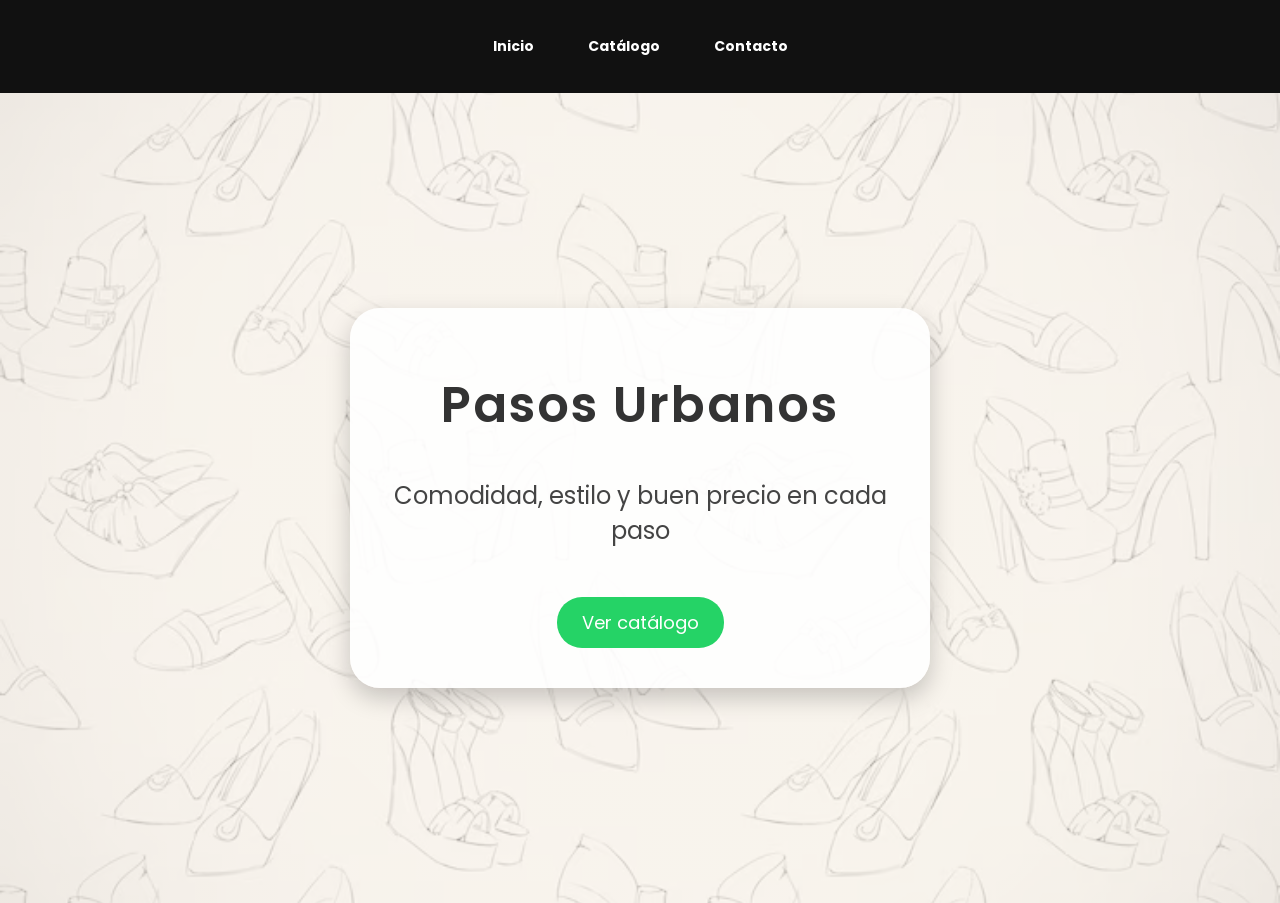
==== Html/index.html @ de75a0af "I made changes to the index and applied two different HTML files to add a menu and give it a more us" ====
<!DOCTYPE html>
<html lang="es">

<head>
<meta charset="UTF-8">
<title>Pasos Urbanos</title>
<link rel="stylesheet" href="estilos.css">
<link href="https://fonts.googleapis.com/css2?family=Poppins:wght@400;600&display=swap" rel="stylesheet">
</head>

<body>

<nav>
<a href="index.html">Inicio</a>
<a href="catalogo.html">Catálogo</a>
<a href="contacto.html">Contacto</a>
</nav>

<section class="inicio">

<div class="inicio-card">

<h1>Pasos Urbanos</h1>

<p class="frase">
Comodidad, estilo y buen precio en cada paso
</p>

<a href="catalogo.html" class="boton-catalogo">
Ver catálogo
</a>

</div>
</section>

</body>

</html>
---- Html/estilos.css ----
body{
font-family:'Poppins', sans-serif;
margin:0;
padding:0;
background:#f4f4f4;
text-align:center;
}

nav{
background:#111;
padding:15px;
}

nav a{
color:white;
margin:15px;
text-decoration:none;
font-weight:bold;
}

nav a:hover{
color:#25D366;
}

h1{
font-size:60px;
font-weight: 600;
letter-spacing: 2px;
color:#222;
padding:20px;
margin:0;
}

h2{
margin-top:40px;
font-size:28px;
}

.catalogo{
display:flex;
flex-wrap:wrap;
justify-content:center;
gap:20px;
}

.producto{
background:white;
width:230px;
padding:15px;
border-radius:12px;
box-shadow:0 8px 20px rgba(0,0,0,0.15);
transition:0.3s;
text-align:center;
}

.producto:hover{

transform:translateY(-8px);

}

.producto img{

width:100%;
height:180px;
object-fit:cover;
border-radius:10px;

}

.producto p{

font-size:18px;
font-weight:bold;
color:#333;

}

.producto a{

margin-top:8px;

}

a{
display:inline-block;
margin-top:10px;
padding:6px 10px;
color:white;
text-decoration:none;
border-radius:20px;
font-size:14px;
}

.boton-bancolombia{
background:#FFD200;
color:black;
}

.boton-wsp{
background:#25D366;
}

.icono-wsp{
width:22px;
vertical-align:middle;
}

.qr-container{
display:none;
margin-top:20px;
}


.inicio{

height: 90vh;
display:flex;
flex-direction:column;
justify-content:center;
align-items:center;
text-align:center;

background:
linear-gradient(rgba(255,255,255,0.6), rgba(255,255,255,0.6)),
url("imagenes/fondozapatos.avif");

background-size:cover;
background-position:center;

}

.inicio h1{
color:#222;
font-size:60px;
}

.frase{
color:#444;
font-size:22px;
}

.inicio-card{

background:rgba(255,255,255,0.9);
padding:40px;
border-radius:30px;
max-width:500px;

box-shadow:0 10px 25px rgba(0,0,0,0.2);

}

.inicio-card h1{

color:#333;
font-size:50px;
margin:0;

}

.frase{

font-size:24px;
margin-top:15px;
max-width:500px;

}

.boton-catalogo{

margin-top:25px;
padding:12px 25px;
background:#25D366;
color:white;
text-decoration:none;
font-size:18px;
border-radius:25px;
transition:0.3s;

}

.boton-catalogo:hover{

background:#1ebe5d;

}
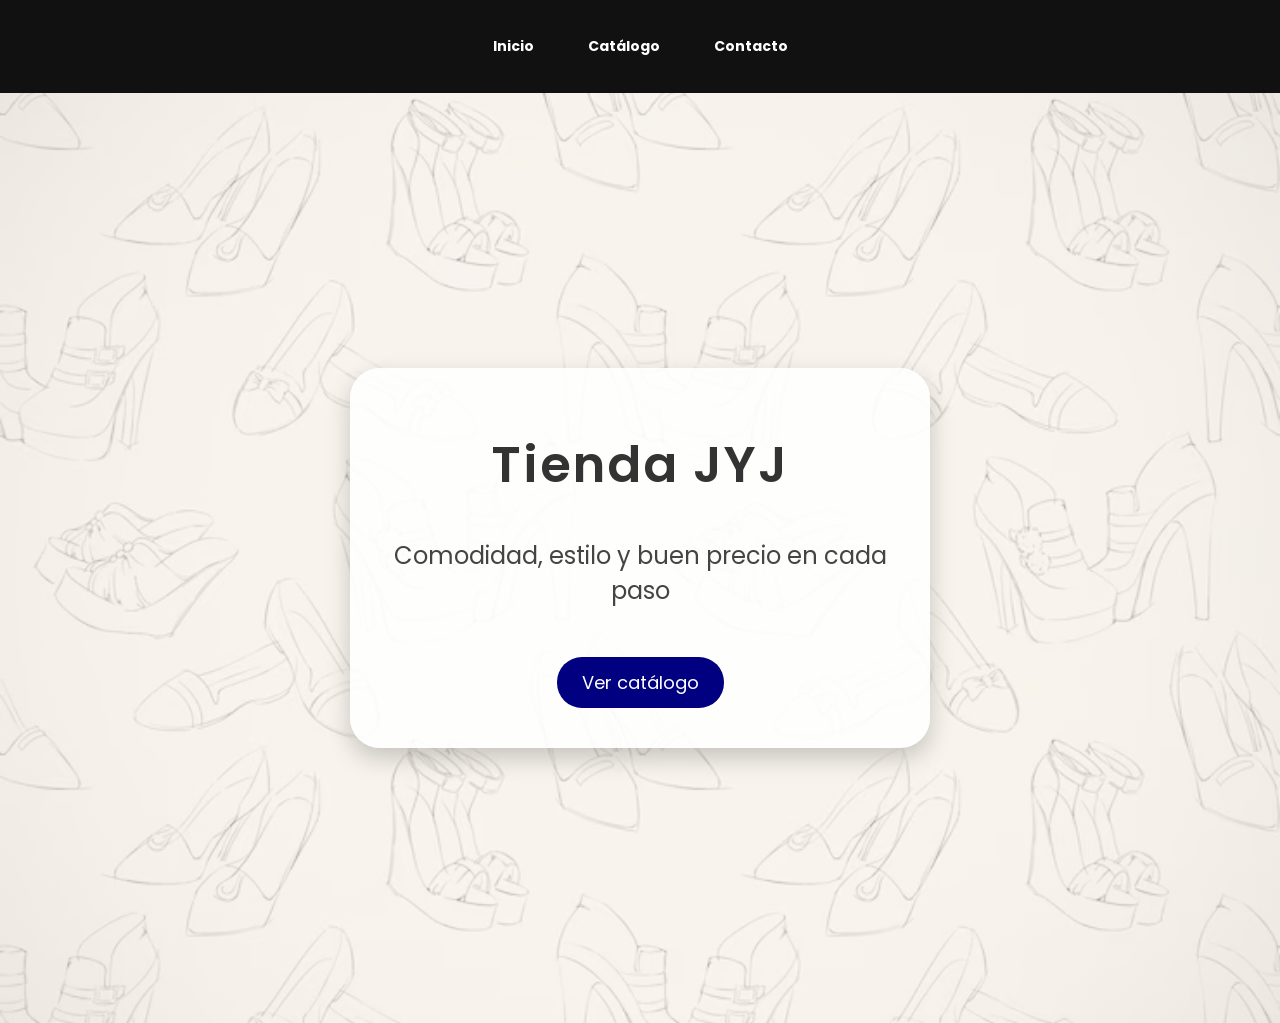
==== commit f3a1636e: "add animations and polish the program" ====
--- a/Html/index.html
+++ b/Html/index.html
@@ -3,9 +3,10 @@
 
 <head>
 <meta charset="UTF-8">
-<title>Pasos Urbanos</title>
+<title>Tineda JYJ</title>
 <link rel="stylesheet" href="estilos.css">
 <link href="https://fonts.googleapis.com/css2?family=Poppins:wght@400;600&display=swap" rel="stylesheet">
+<script src="script.js" defer></script>
 </head>
 
 <body>
@@ -20,13 +21,13 @@
 
 <div class="inicio-card">
 
-<h1>Pasos Urbanos</h1>
+<h1>Tienda JYJ</h1>
 
 <p class="frase">
 Comodidad, estilo y buen precio en cada paso
 </p>
 
-<a href="catalogo.html" class="boton-catalogo">
+<a href="catalogo.html" class="boton-catalogo" id="catalogoBtn">
 Ver catálogo
 </a>
 
--- a/Html/estilos.css
+++ b/Html/estilos.css
@@ -9,6 +9,7 @@
 nav{
 background:#111;
 padding:15px;
+box-shadow:0 4px 10px rgba(0,0,0,0.2)
 }
 
 nav a{
@@ -16,6 +17,32 @@
 margin:15px;
 text-decoration:none;
 font-weight:bold;
+position:relative;
+transition:0.3s;
+}
+
+nav a::after{
+
+content:"";
+
+position:absolute;
+
+width:0;
+height:2px;
+
+background:#ADD8E6;
+
+left:0;
+bottom:-5px;
+
+transition:0.3s;
+
+}
+
+nav a:hover::after{
+
+width:100%;
+
 }
 
 nav a:hover{
@@ -40,22 +67,34 @@
 display:flex;
 flex-wrap:wrap;
 justify-content:center;
-gap:20px;
+gap:25px;
+
+margin-top:30px;
+margin-bottom:40px;
+}
+
+.contenido{
+min-height:80vh;
+padding:40px;
 }
 
 .producto{
 background:white;
-width:230px;
+width:240px;
 padding:15px;
 border-radius:12px;
 box-shadow:0 8px 20px rgba(0,0,0,0.15);
 transition:0.3s;
 text-align:center;
+line-height:1.4;
+gap:30px;
 }
 
 .producto:hover{
 
 transform:translateY(-8px);
+
+box-shadow:0 12px 30px rgba(0,0,0,0.25);
 
 }
 
@@ -65,16 +104,26 @@
 height:180px;
 object-fit:cover;
 border-radius:10px;
+transition:0.3s;
+
+}
+
+.producto:hover img{
+
+transform:scale(1.05);
 
 }
 
 .producto p{
 
-font-size:18px;
+
+font-size:20px;
 font-weight:bold;
-color:#333;
-
-}
+color:#000080;
+margin:10px 0;
+
+}
+
 
 .producto a{
 
@@ -135,10 +184,7 @@
 font-size:60px;
 }
 
-.frase{
-color:#444;
-font-size:22px;
-}
+
 
 .inicio-card{
 
@@ -149,6 +195,8 @@
 
 box-shadow:0 10px 25px rgba(0,0,0,0.2);
 
+animation: aparecer 1s ease-out;
+
 }
 
 .inicio-card h1{
@@ -160,28 +208,88 @@
 }
 
 .frase{
-
+color:#444;
 font-size:24px;
 margin-top:15px;
 max-width:500px;
-
-}
+}
+
 
 .boton-catalogo{
 
 margin-top:25px;
 padding:12px 25px;
-background:#25D366;
+background:#000080;
 color:white;
 text-decoration:none;
 font-size:18px;
 border-radius:25px;
-transition:0.3s;
+transition:background 0.3s;
 
 }
 
 .boton-catalogo:hover{
 
-background:#1ebe5d;
-
-}
+background:#ADD8E6 ;
+
+}
+
+#catalogoBtn{
+position:relative;
+}
+
+.burbuja{
+
+position:absolute;
+
+width:7px;
+height:7px;
+
+background: #ADD8E6;
+
+border-radius:50%;
+
+animation:subir 1s linear;
+
+}
+
+@keyframes aparecer{
+
+0%{
+opacity:0;
+transform:translateY(60px);
+}
+
+100%{
+opacity:1;
+transform:translateY(0);
+}
+
+}
+
+@keyframes subir{
+
+0%{
+transform:translateY(0);
+opacity:1;
+}
+
+100%{
+transform:translateY(-30px);
+opacity:0;
+}
+
+}
+
+section{
+padding:60px 20px;
+}
+
+.titulo-catalogo{
+
+font-size:40px;
+margin-top:40px;
+color:#222;
+letter-spacing:2px;
+
+}
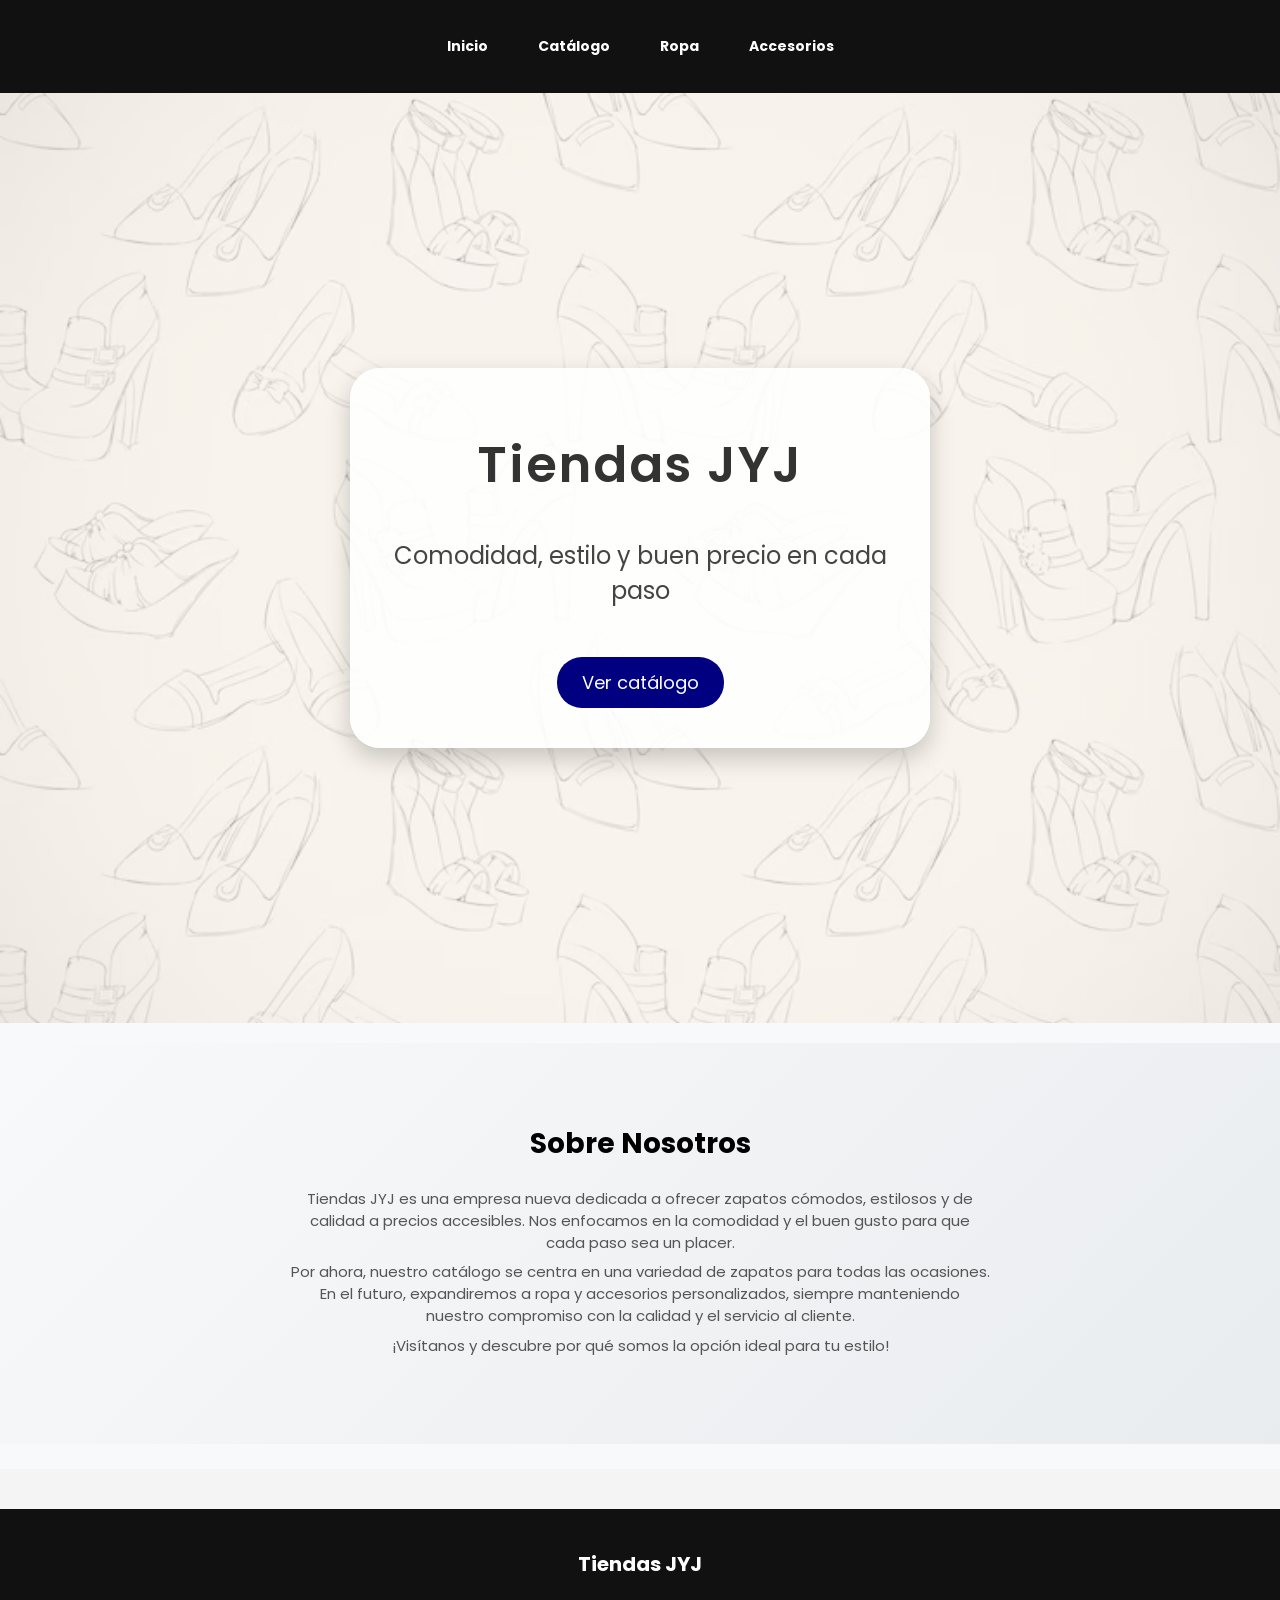
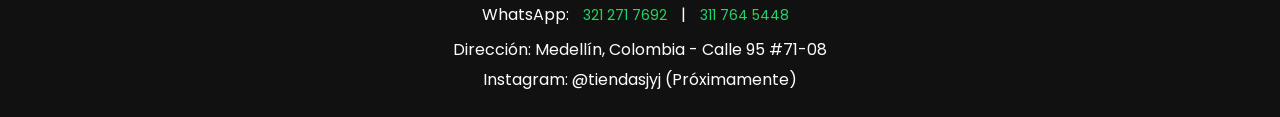
==== commit e4bdee03: "Remove the contacts page and replace it with the footer. Add clothing and accessories, but there's s" ====
--- a/Html/index.html
+++ b/Html/index.html
@@ -3,7 +3,9 @@
 
 <head>
 <meta charset="UTF-8">
-<title>Tineda JYJ</title>
+<meta name="viewport" content="width=device-width, initial-scale=1.0">
+<meta name="description" content="Tiendas JYJ: Compra zapatos cómodos y estilosos. Empresa nueva con calidad y precios justos. Próximamente ropa y accesorios.">
+<title>Tiendas JYJ - Zapatos y Más</title>
 <link rel="stylesheet" href="estilos.css">
 <link href="https://fonts.googleapis.com/css2?family=Poppins:wght@400;600&display=swap" rel="stylesheet">
 <script src="script.js" defer></script>
@@ -14,14 +16,15 @@
 <nav>
 <a href="index.html">Inicio</a>
 <a href="catalogo.html">Catálogo</a>
-<a href="contacto.html">Contacto</a>
+<a href="index.html">Ropa</a>
+<a href="index.html">Accesorios</a>
 </nav>
 
 <section class="inicio">
 
 <div class="inicio-card">
 
-<h1>Tienda JYJ</h1>
+<h1>Tiendas JYJ</h1>
 
 <p class="frase">
 Comodidad, estilo y buen precio en cada paso
@@ -34,6 +37,24 @@
 </div>
 </section>
 
+<section class="sobre-nosotros">
+<div class="contenido">
+<h2>Sobre Nosotros</h2>
+<p>Tiendas JYJ es una empresa nueva dedicada a ofrecer zapatos cómodos, estilosos y de calidad a precios accesibles. Nos enfocamos en la comodidad y el buen gusto para que cada paso sea un placer.</p>
+<p>Por ahora, nuestro catálogo se centra en una variedad de zapatos para todas las ocasiones. En el futuro, expandiremos a ropa y accesorios personalizados, siempre manteniendo nuestro compromiso con la calidad y el servicio al cliente.</p>
+<p>¡Visítanos y descubre por qué somos la opción ideal para tu estilo!</p>
+</div>
+</section>
+
+<footer>
+<div class="footer-content">
+<h3>Tiendas JYJ</h3>
+<p>WhatsApp: <a href="https://wa.me/573212717692">321 271 7692</a> | <a href="https://wa.me/573117645448">311 764 5448</a></p>
+<p>Dirección: Medellín, Colombia - Calle 95 #71-08</p>
+<p>Instagram: @tiendasjyj (Próximamente)</p>
+</div>
+</footer>
+
 </body>
 
 </html>
--- a/Html/estilos.css
+++ b/Html/estilos.css
@@ -1,3 +1,4 @@
+/* Estilos generales - aplican a todas las páginas */
 body{
 font-family:'Poppins', sans-serif;
 margin:0;
@@ -6,10 +7,14 @@
 text-align:center;
 }
 
+/* Navegación - header de todas las páginas */
 nav{
 background:#111;
 padding:15px;
-box-shadow:0 4px 10px rgba(0,0,0,0.2)
+box-shadow:0 4px 10px rgba(0,0,0,0.2);
+display: flex;
+align-items: center;
+justify-content: center;
 }
 
 nav a{
@@ -62,32 +67,50 @@
 margin-top:40px;
 font-size:28px;
 }
+/* Catálogo - estilos para catalogo.html */.titulo-catalogo {
+font-size: 36px;
+font-weight: 600;
+background: linear-gradient(45deg, #667eea, #764ba2);
+-webkit-background-clip: text;
+-webkit-text-fill-color: transparent;
+background-clip: text;
+text-align: center;
+margin: 40px 0;
+animation: fadeIn 1s ease-out;
+}
+
+/* Delays para animación escalonada */
+.producto:nth-child(1) { animation-delay: 0.2s; }
+.producto:nth-child(2) { animation-delay: 0.4s; }
+.producto:nth-child(3) { animation-delay: 0.6s; }
+.producto:nth-child(4) { animation-delay: 0.8s; }
+.producto:nth-child(5) { animation-delay: 1.0s; }
 
 .catalogo{
-display:flex;
-flex-wrap:wrap;
-justify-content:center;
-gap:25px;
-
-margin-top:30px;
-margin-bottom:40px;
+display: grid;
+grid-template-columns: repeat(auto-fit, minmax(280px, 1fr));
+gap: 25px;
+margin-top: 30px;
+margin-bottom: 40px;
 }
 
 .contenido{
-min-height:80vh;
-padding:40px;
-}
-
+    min-height:unset;
+    padding:40px 10px 80px 10px;
+    background: linear-gradient(135deg, #f8f9fa 0%, #e9ecef 100%);
+}
+s
+/* Contenedor de productos */
 .producto{
 background:white;
-width:240px;
 padding:15px;
 border-radius:12px;
 box-shadow:0 8px 20px rgba(0,0,0,0.15);
 transition:0.3s;
 text-align:center;
 line-height:1.4;
-gap:30px;
+opacity: 0;
+animation: fadeInUp 0.8s ease-out forwards;
 }
 
 .producto:hover{
@@ -98,10 +121,11 @@
 
 }
 
+/* Imágenes de productos */
 .producto img{
 
 width:100%;
-height:180px;
+height:200px;
 object-fit:cover;
 border-radius:10px;
 transition:0.3s;
@@ -114,6 +138,7 @@
 
 }
 
+/* Precios y descripciones */
 .producto p{
 
 
@@ -122,6 +147,20 @@
 color:#000080;
 margin:10px 0;
 
+}
+
+/* Títulos de productos (h3) */
+.producto h3 {
+font-size: 18px;
+margin: 10px 0 5px 0;
+color: #333;
+}
+
+.producto p:nth-of-type(1) {
+font-size: 14px;
+color: #666;
+font-weight: normal;
+margin: 5px 0 10px 0;
 }
 
 
@@ -146,8 +185,9 @@
 color:black;
 }
 
-.boton-wsp{
-background:#25D366;
+.boton-comprar{
+background: #572364;
+color:white;
 }
 
 .icono-wsp{
@@ -156,8 +196,8 @@
 }
 
 .qr-container{
-display:none;
 margin-top:20px;
+text-align: center;
 }
 
 
@@ -212,6 +252,144 @@
 font-size:24px;
 margin-top:15px;
 max-width:500px;
+}
+
+/* Sobre Nosotros - index.html */
+
+.contenido-sobre-nosotros {
+background: linear-gradient(135deg, #f8f9fa 0%, #e9ecef 100%);
+padding: 60px 20px;
+}
+
+.sobre-nosotros {
+    background: #f8f9fa;
+    padding: 20px 0 25px 0;
+    text-align: center;
+}
+
+p
+.sobre-nosotros h2 {
+    font-size: 28px;
+    margin-bottom: 10px;
+    color: #333;
+}
+
+
+.sobre-nosotros p {
+    max-width: 700px;
+    margin: 0 auto 8px;
+    line-height: 1.45;
+    color: #555;
+    font-size: 15px;
+}
+
+/* Consulta - catalogo.html */
+
+.consulta {
+    background: #e9ecef;
+    padding: 10px 0 10px 0;
+    text-align: center;
+}
+
+
+.consulta h2 {
+    font-size: 24px;
+    margin-bottom: 6px;
+    color: #333;
+}
+
+
+.consulta p {
+    margin-bottom: 10px;
+    color: #555;
+}
+
+.consulta-links {
+display: flex;
+justify-content: center;
+gap: 20px;
+flex-wrap: wrap;
+}
+
+.consulta-links a {
+padding: 10px 20px;
+}
+
+/* Producto detalle - paginas individuales */
+.producto-detalle {
+  display: flex;
+  gap: 40px;
+  align-items: flex-start;
+  justify-content: center;
+  flex-wrap: wrap;
+}
+
+.producto-info-flex {
+  display: flex;
+  flex-direction: row;
+  gap: 32px;
+  align-items: flex-start;
+  flex-wrap: wrap;
+}
+
+.producto-imagen img {
+  width: 100%;
+  max-width: 410px;
+  border-radius: 10px;
+  box-shadow: 0 8px 20px rgba(0,0,0,0.15);
+}
+
+.producto-info {
+max-width: 400px;
+text-align: left;
+}
+
+.producto-info h2 {
+font-size: 32px;
+margin-bottom: 15px;
+color: #333;
+}
+
+.producto-info p {
+margin-bottom: 10px;
+line-height: 1.6;
+}
+
+.qr-container {
+  margin-top: 20px;
+  text-align: center;
+}
+.qr-lado {
+  min-width: 220px;
+  max-width: 240px;
+  margin-top: 0;
+  align-self: flex-start;
+  background: #f8f9fa;
+  border-radius: 12px;
+  box-shadow: 0 4px 16px rgba(0,0,0,0.07);
+  padding: 18px 10px 10px 10px;
+}
+.info-domicilio {
+  margin-top: 18px;
+  color: #b85c00;
+  font-size: 15px;
+}
+
+.qr-container h3 {
+font-size: 20px;
+margin-bottom: 10px;
+}
+
+.qr-container p {
+margin: 10px 0;
+font-size: 14px;
+color: #555;
+line-height: 1.5;
+}
+
+.qr-container img {
+border: 2px solid #ddd;
+border-radius: 10px;
 }
 
 
@@ -234,6 +412,12 @@
 
 }
 
+.boton-wsp{
+    font-family:'Poppins', sans-serif;
+    background:#25D366;
+    color:white;
+}
+
 #catalogoBtn{
 position:relative;
 }
@@ -251,6 +435,22 @@
 
 animation:subir 1s linear;
 
+}
+
+.burbuja-efecto {
+  position: absolute;
+  width: 18px;
+  height: 18px;
+  border-radius: 50%;
+  opacity: 0.85;
+  z-index: 10;
+  animation: burbujaPop 1.2s ease-out;
+  pointer-events: none;
+}
+@keyframes burbujaPop {
+  0% { transform: scale(0.5); opacity: 1; }
+  70% { transform: scale(1.2); opacity: 0.85; }
+  100% { transform: scale(1.8); opacity: 0; }
 }
 
 @keyframes aparecer{
@@ -265,6 +465,206 @@
 transform:translateY(0);
 }
 
+}
+
+/* Contacto - estilos para contacto.html */
+.titulo-contacto {
+font-size: 36px;
+font-weight: 600;
+background: linear-gradient(45deg, #667eea, #764ba2);
+-webkit-background-clip: text;
+-webkit-text-fill-color: transparent;
+background-clip: text;
+text-align: center;
+margin: 40px 0;
+animation: fadeIn 1s ease-out;
+}
+
+.contacto-container {
+display: grid;
+grid-template-columns: repeat(auto-fit, minmax(250px, 1fr));
+gap: 30px;
+margin-top: 30px;
+}
+
+.contacto-section {
+background: white;
+padding: 20px;
+border-radius: 12px;
+box-shadow: 0 8px 20px rgba(0,0,0,0.1);
+text-align: center;
+animation: fadeInUp 0.8s ease-out forwards;
+opacity: 0;
+}
+
+.contacto-section:nth-child(1) { animation-delay: 0.1s; }
+.contacto-section:nth-child(2) { animation-delay: 0.2s; }
+.contacto-section:nth-child(3) { animation-delay: 0.3s; }
+.contacto-section:nth-child(4) { animation-delay: 0.4s; }
+
+.contacto-section h3 {
+font-size: 24px;
+margin-bottom: 15px;
+color: #333;
+}
+
+.contacto-link {
+display: inline-flex;
+align-items: center;
+text-decoration: none;
+color: #333;
+font-weight: 500;
+margin: 10px 0;
+transition: 0.3s;
+}
+
+.contacto-link:hover {
+color: #25D366;
+transform: scale(1.05);
+}
+
+.icono-social {
+width: 24px;
+height: 24px;
+margin-right: 10px;
+}
+
+.contacto-link span {
+font-size: 16px;
+}
+from { opacity: 0; }
+to { opacity: 1; }
+
+
+@keyframes fadeInUp {
+from {
+opacity: 0;
+transform: translateY(30px);
+}
+to {
+opacity: 1;
+transform: translateY(0);
+}
+}
+
+/* Footer - pie de página en todas las páginas */
+footer {
+background: #111;
+color: white;
+padding: 20px;
+text-align: center;
+margin-top: 40px;
+}
+
+.footer-content h3 {
+font-size: 20px;
+margin-bottom: 10px;
+}
+
+.footer-content p {
+margin: 5px 0;
+}
+
+.footer-content a {
+color: #25D366;
+text-decoration: none;
+}
+
+.footer-content a:hover {
+text-decoration: underline;
+}
+
+/* Responsive - móvil first */
+@media (max-width: 768px) {
+nav {
+padding: 10px;
+flex-wrap: wrap;
+}
+nav a {
+margin: 10px;
+font-size: 14px;
+}
+
+h1 {
+font-size: 50px;
+}
+
+.titulo-catalogo {
+font-size: 28px;
+}
+
+.producto {
+width: 100%;
+max-width: 300px;
+}
+
+.consulta-links {
+flex-direction: column;
+align-items: center;
+}
+
+.contacto-container {
+grid-template-columns: 1fr;
+}
+
+.sobre-nosotros {
+padding: 20px 0;
+}
+
+.sobre-nosotros h2 {
+font-size: 28px;
+}
+
+.sobre-nosotros p {
+font-size: 14px;
+padding: 0 20px;
+}
+
+.consulta {
+padding: 20px 0;
+}
+
+.consulta h2 {
+font-size: 24px;
+}
+
+.consulta-links {
+flex-direction: column;
+align-items: center;
+}
+
+footer {
+padding: 15px;
+}
+.footer-content h3 {
+font-size: 18px;
+}
+}
+
+@media (max-width: 480px) {
+h1 {
+font-size: 40px;
+}
+
+.inicio-card {
+padding: 30px;
+}
+
+.producto img {
+height: 150px;
+}
+
+.consulta {
+padding: 20px 0;
+}
+
+.consulta h2 {
+font-size: 24px;
+}
+
+.contacto-section {
+padding: 15px;
+}
 }
 
 @keyframes subir{
@@ -293,3 +693,52 @@
 letter-spacing:2px;
 
 }
+
+/* Modal QR Nequi */
+.modal-qr-nequi {
+  display: none;
+  position: fixed;
+  z-index: 1000;
+  left: 0; top: 0; width: 100vw; height: 100vh;
+  background: rgba(0,0,0,0.45);
+  justify-content: center;
+  align-items: center;
+  transition: opacity 0.2s;
+}
+.modal-qr-nequi.activo {
+  display: flex;
+}
+.modal-qr-contenido {
+  background: #fff;
+  border-radius: 18px;
+  padding: 32px 24px 20px 24px;
+  box-shadow: 0 8px 32px rgba(0,0,0,0.25);
+  text-align: center;
+  position: relative;
+  min-width: 270px;
+  max-width: 90vw;
+  animation: modalFadeIn 0.3s;
+}
+.modal-qr-img {
+  width: 180px;
+  max-width: 60vw;
+  border-radius: 10px;
+  margin-bottom: 12px;
+  border: 2px solid #eee;
+}
+.modal-qr-cerrar {
+  position: absolute;
+  top: 10px; right: 18px;
+  font-size: 28px;
+  color: #888;
+  cursor: pointer;
+  font-weight: bold;
+  transition: color 0.2s;
+}
+.modal-qr-cerrar:hover {
+  color: #b00;
+}
+@keyframes modalFadeIn {
+  from { opacity: 0; transform: scale(0.95); }
+  to { opacity: 1; transform: scale(1); }
+}
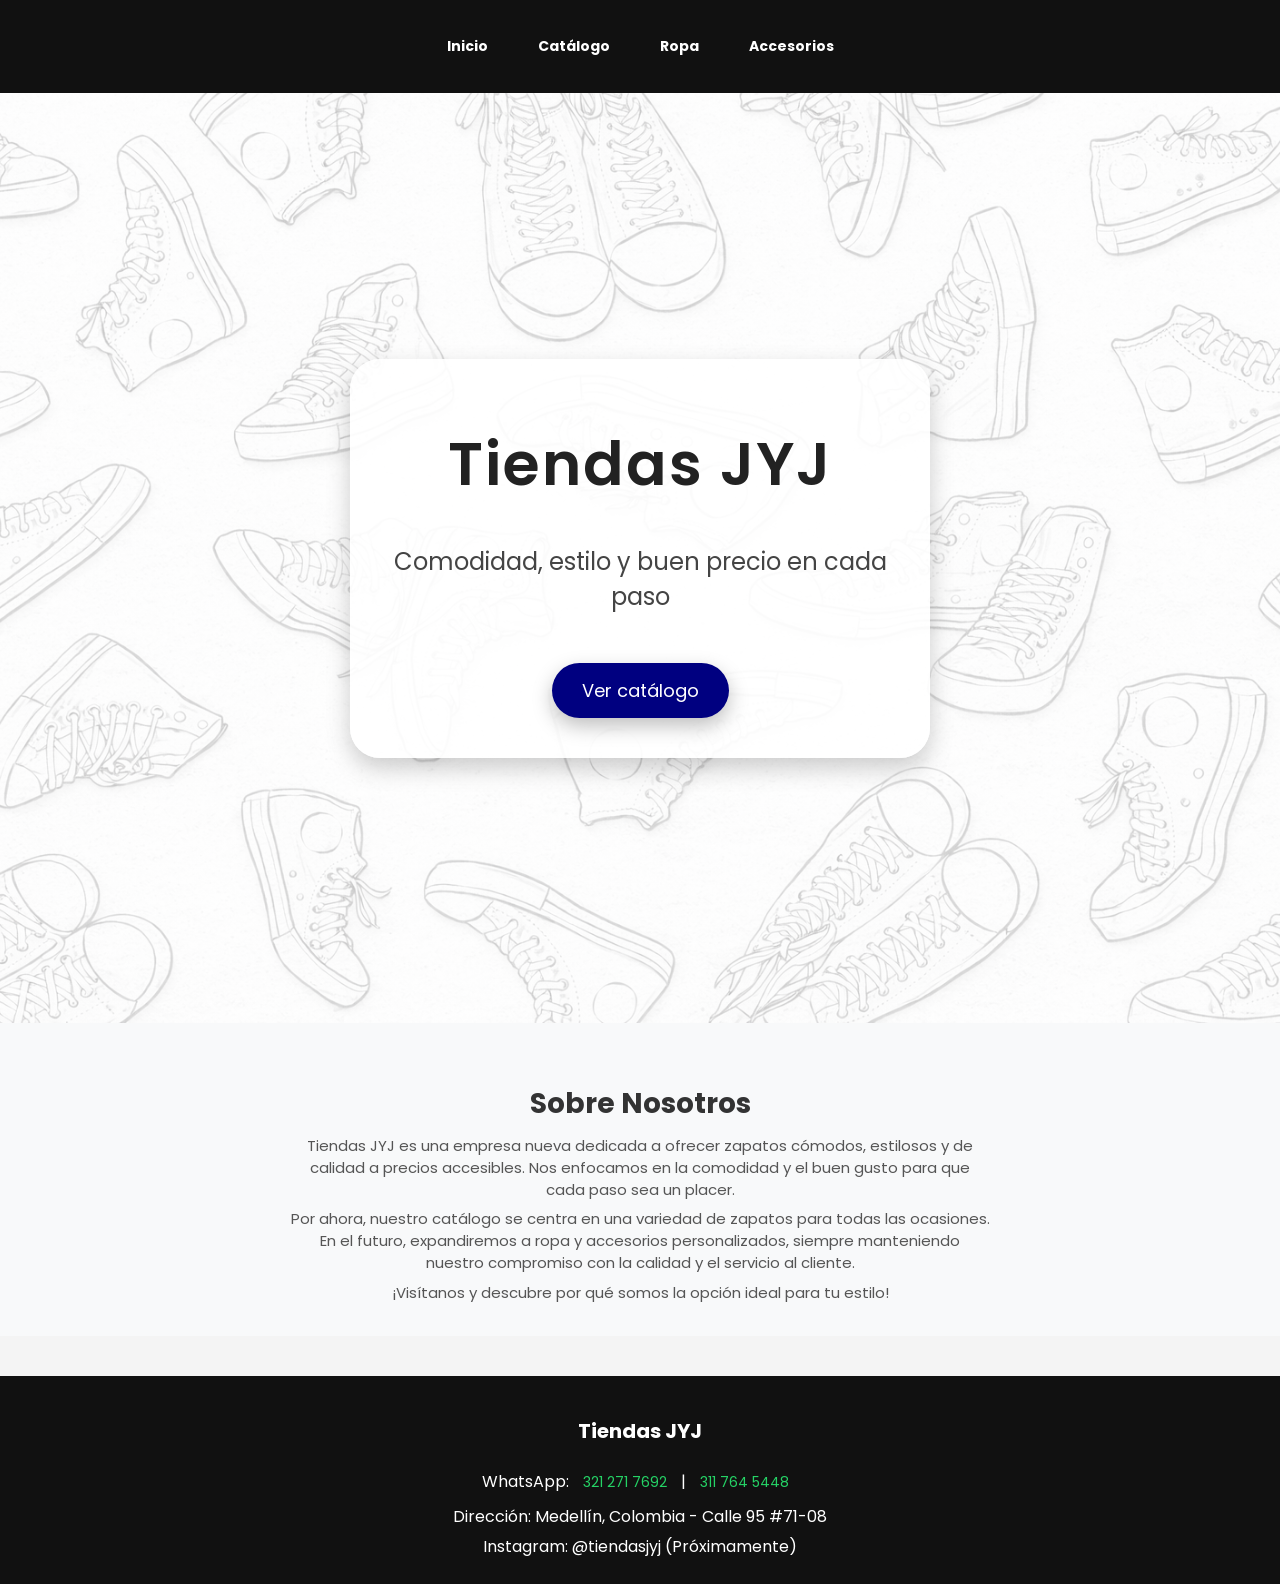
==== commit 8d151fef: "separate css folders" ====
--- a/Html/index.html
+++ b/Html/index.html
@@ -6,7 +6,7 @@
 <meta name="viewport" content="width=device-width, initial-scale=1.0">
 <meta name="description" content="Tiendas JYJ: Compra zapatos cómodos y estilosos. Empresa nueva con calidad y precios justos. Próximamente ropa y accesorios.">
 <title>Tiendas JYJ - Zapatos y Más</title>
-<link rel="stylesheet" href="estilos.css">
+<link rel="stylesheet" href="css/base.css">
 <link href="https://fonts.googleapis.com/css2?family=Poppins:wght@400;600&display=swap" rel="stylesheet">
 <script src="script.js" defer></script>
 </head>
--- a/Html/css/base.css
+++ b/Html/css/base.css
@@ -0,0 +1,331 @@
+/* ===== ESTILOS GENERALES ===== */
+
+body{
+font-family:'Poppins', sans-serif;
+margin:0;
+padding:0;
+background:#f4f4f4;
+text-align:center;
+}
+
+/* ===== NAVEGACIÓN ===== */
+
+nav{
+background:#111;
+padding:15px;
+box-shadow:0 4px 10px rgba(0,0,0,0.2);
+display:flex;
+align-items:center;
+justify-content:center;
+}
+
+nav a{
+color:white;
+margin:15px;
+text-decoration:none;
+font-weight:bold;
+position:relative;
+transition:0.3s;
+}
+
+nav a::after{
+content:"";
+position:absolute;
+width:0;
+height:2px;
+background:#ADD8E6;
+left:0;
+bottom:-5px;
+transition:0.3s;
+}
+
+nav a:hover::after{
+width:100%;
+}
+
+nav a:hover{
+color:#25D366;
+}
+
+/* ===== TITULOS ===== */
+
+h1{
+font-size:60px;
+font-weight:600;
+letter-spacing:2px;
+color:#222;
+padding:20px;
+margin:0;
+}
+
+h2{
+margin-top:40px;
+font-size:28px;
+}
+
+/* ===== BOTONES GENERALES ===== */
+
+a{
+display:inline-block;
+margin-top:10px;
+padding:6px 10px;
+color:white;
+text-decoration:none;
+border-radius:20px;
+font-size:14px;
+}
+
+.boton-wsp{
+font-family:'Poppins', sans-serif;
+background:#25D366;
+color:white;
+}
+
+/* ===== SECCIONES ===== */
+
+section{
+padding:60px 20px;
+}
+
+/* ===== PÁGINA INICIO ===== */
+
+.inicio{
+
+height:90vh;
+display:flex;
+flex-direction:column;
+justify-content:center;
+align-items:center;
+text-align:center;
+
+background:
+linear-gradient(rgba(255,255,255,0.6), rgba(255,255,255,0.6)),
+url("../imagenes/fondozapatos.avif");
+
+background-size:cover;
+background-position:center;
+
+}
+
+.inicio-card{
+
+background:rgba(255,255,255,0.9);
+padding:40px;
+border-radius:30px;
+max-width:500px;
+
+box-shadow:0 10px 25px rgba(0,0,0,0.2);
+
+animation:aparecer 1s ease-out;
+
+}
+
+.frase{
+color:#444;
+font-size:24px;
+margin-top:15px;
+max-width:500px;
+}
+
+/* ===== SOBRE NOSOTROS ===== */
+
+.sobre-nosotros{
+background:#f8f9fa;
+padding:20px 0 25px 0;
+text-align:center;
+}
+
+.sobre-nosotros h2{
+font-size:28px;
+margin-bottom:10px;
+color:#333;
+}
+
+.sobre-nosotros p{
+max-width:700px;
+margin:0 auto 8px;
+line-height:1.45;
+color:#555;
+font-size:15px;
+}
+
+/* ===== CONTACTO ===== */
+
+.titulo-contacto{
+font-size:36px;
+font-weight:600;
+background:linear-gradient(45deg,#667eea,#764ba2);
+-webkit-background-clip:text;
+-webkit-text-fill-color:transparent;
+background-clip:text;
+text-align:center;
+margin:40px 0;
+}
+
+.contacto-container{
+display:grid;
+grid-template-columns:repeat(auto-fit,minmax(250px,1fr));
+gap:30px;
+margin-top:30px;
+}
+
+.contacto-section{
+background:white;
+padding:20px;
+border-radius:12px;
+box-shadow:0 8px 20px rgba(0,0,0,0.1);
+text-align:center;
+animation:fadeInUp 0.8s ease-out forwards;
+opacity:0;
+}
+
+.contacto-section h3{
+font-size:24px;
+margin-bottom:15px;
+color:#333;
+}
+
+.contacto-link{
+display:inline-flex;
+align-items:center;
+text-decoration:none;
+color:#333;
+font-weight:500;
+margin:10px 0;
+transition:0.3s;
+}
+
+.contacto-link:hover{
+color:#25D366;
+transform:scale(1.05);
+}
+
+.icono-social{
+width:24px;
+height:24px;
+margin-right:10px;
+}
+
+/* ===== FOOTER ===== */
+
+footer{
+background:#111;
+color:white;
+padding:20px;
+text-align:center;
+margin-top:40px;
+}
+
+.footer-content h3{
+font-size:20px;
+margin-bottom:10px;
+}
+
+.footer-content p{
+margin:5px 0;
+}
+
+.footer-content a{
+color:#25D366;
+text-decoration:none;
+}
+
+.footer-content a:hover{
+text-decoration:underline;
+}
+
+/* ===== ANIMACIONES ===== */
+
+@keyframes aparecer{
+
+0%{
+opacity:0;
+transform:translateY(60px);
+}
+
+100%{
+opacity:1;
+transform:translateY(0);
+}
+
+}
+
+@keyframes fadeInUp{
+
+from{
+opacity:0;
+transform:translateY(30px);
+}
+
+to{
+opacity:1;
+transform:translateY(0);
+}
+
+}
+
+/* ===== RESPONSIVE ===== */
+
+@media (max-width:768px){
+
+nav{
+padding:10px;
+flex-wrap:wrap;
+}
+
+nav a{
+margin:10px;
+font-size:14px;
+}
+
+h1{
+font-size:50px;
+}
+
+.contacto-container{
+grid-template-columns:1fr;
+}
+
+footer{
+padding:15px;
+}
+
+}
+
+@media (max-width:480px){
+
+h1{
+font-size:40px;
+}
+
+.inicio-card{
+padding:30px;
+}
+
+.contacto-section{
+padding:15px;
+}
+
+}
+
+/* ===== BOTON CATALOGO ===== */
+
+.boton-catalogo{
+display:inline-block;
+margin-top:25px;
+padding:14px 30px;
+background:#000080;
+color:white;
+font-size:18px;
+border-radius:30px;
+text-decoration:none;
+transition:all 0.3s ease;
+box-shadow:0 8px 20px rgba(0,0,0,0.25);
+}
+
+.boton-catalogo:hover{
+background:#ADD8E6;
+color:black;
+transform:scale(1.05);
+box-shadow:0 12px 25px rgba(0,0,0,0.3);
+}
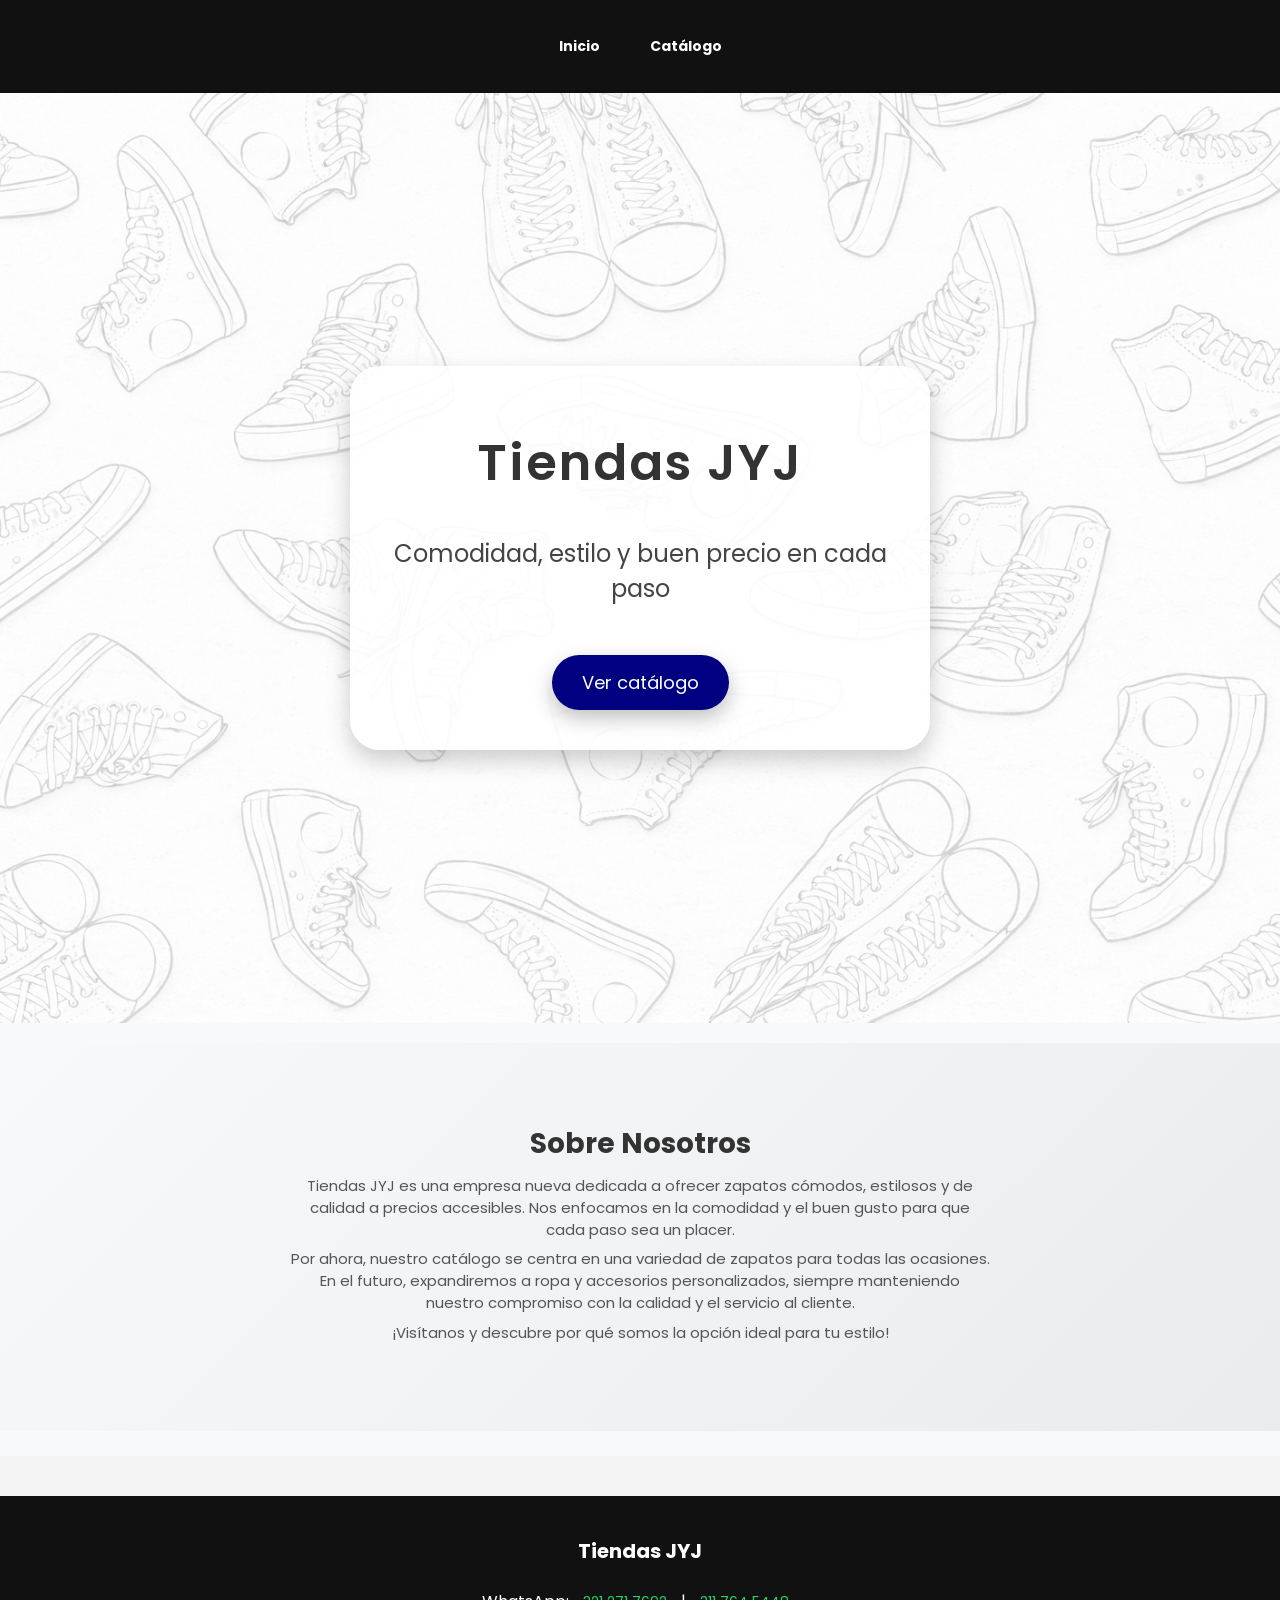
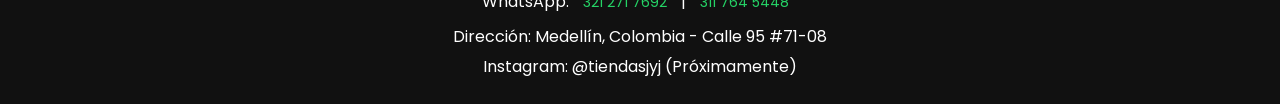
==== commit a32c4748: "Improve the catalog so that it has animation and populates properly." ====
--- a/Html/index.html
+++ b/Html/index.html
@@ -16,8 +16,6 @@
 <nav>
 <a href="index.html">Inicio</a>
 <a href="catalogo.html">Catálogo</a>
-<a href="index.html">Ropa</a>
-<a href="index.html">Accesorios</a>
 </nav>
 
 <section class="inicio">
--- a/Html/css/base.css
+++ b/Html/css/base.css
@@ -87,6 +87,12 @@
 padding:60px 20px;
 }
 
+.contenido{
+min-height:unset;
+padding:40px 10px 80px 10px;
+background:linear-gradient(135deg,#f8f9fa 0%,#e9ecef 100%);
+}
+
 /* ===== PÁGINA INICIO ===== */
 
 .inicio{
@@ -107,6 +113,12 @@
 
 }
 
+.inicio h1{
+color:#222;
+font-size:60px;
+}
+
+
 .inicio-card{
 
 background:rgba(255,255,255,0.9);
@@ -118,6 +130,12 @@
 
 animation:aparecer 1s ease-out;
 
+}
+
+.inicio-card h1{
+color:#333;
+font-size:50px;
+margin:0;
 }
 
 .frase{
@@ -263,6 +281,16 @@
 }
 
 }
+@keyframes fadeIn{
+from{
+opacity:0;
+}
+
+to{
+opacity:1;
+}
+
+}
 
 /* ===== RESPONSIVE ===== */
 
@@ -328,4 +356,31 @@
 color:black;
 transform:scale(1.05);
 box-shadow:0 12px 25px rgba(0,0,0,0.3);
+
+}
+
+
+#catalogoBtn{
+position:relative;
+}
+
+.burbuja{
+position:absolute;
+width:7px;
+height:7px;
+background:#ADD8E6;
+border-radius:50%;
+animation:subir 1s linear;
+}
+
+@keyframes subir{
+0%{
+transform:translateY(0);
+opacity:1;
+}
+
+100%{
+transform:translateY(-30px);
+opacity:0;
+}
 }
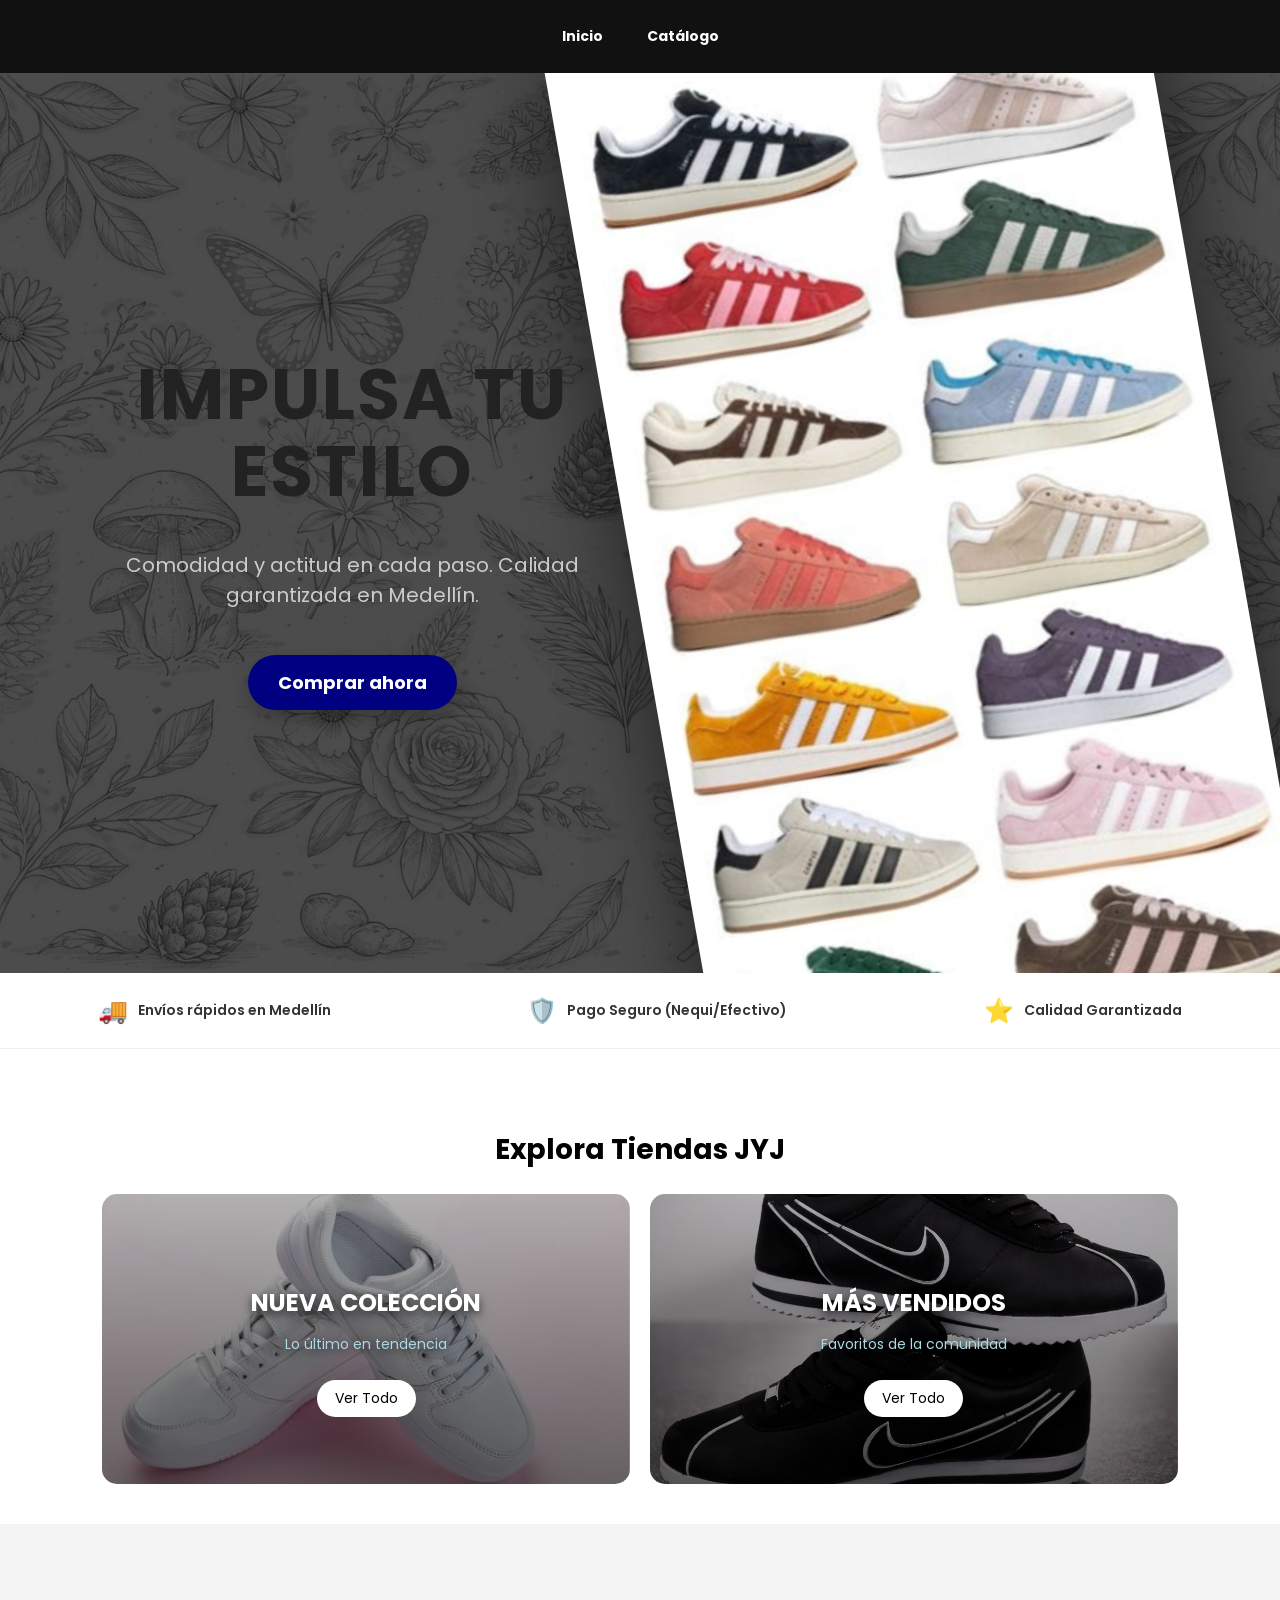
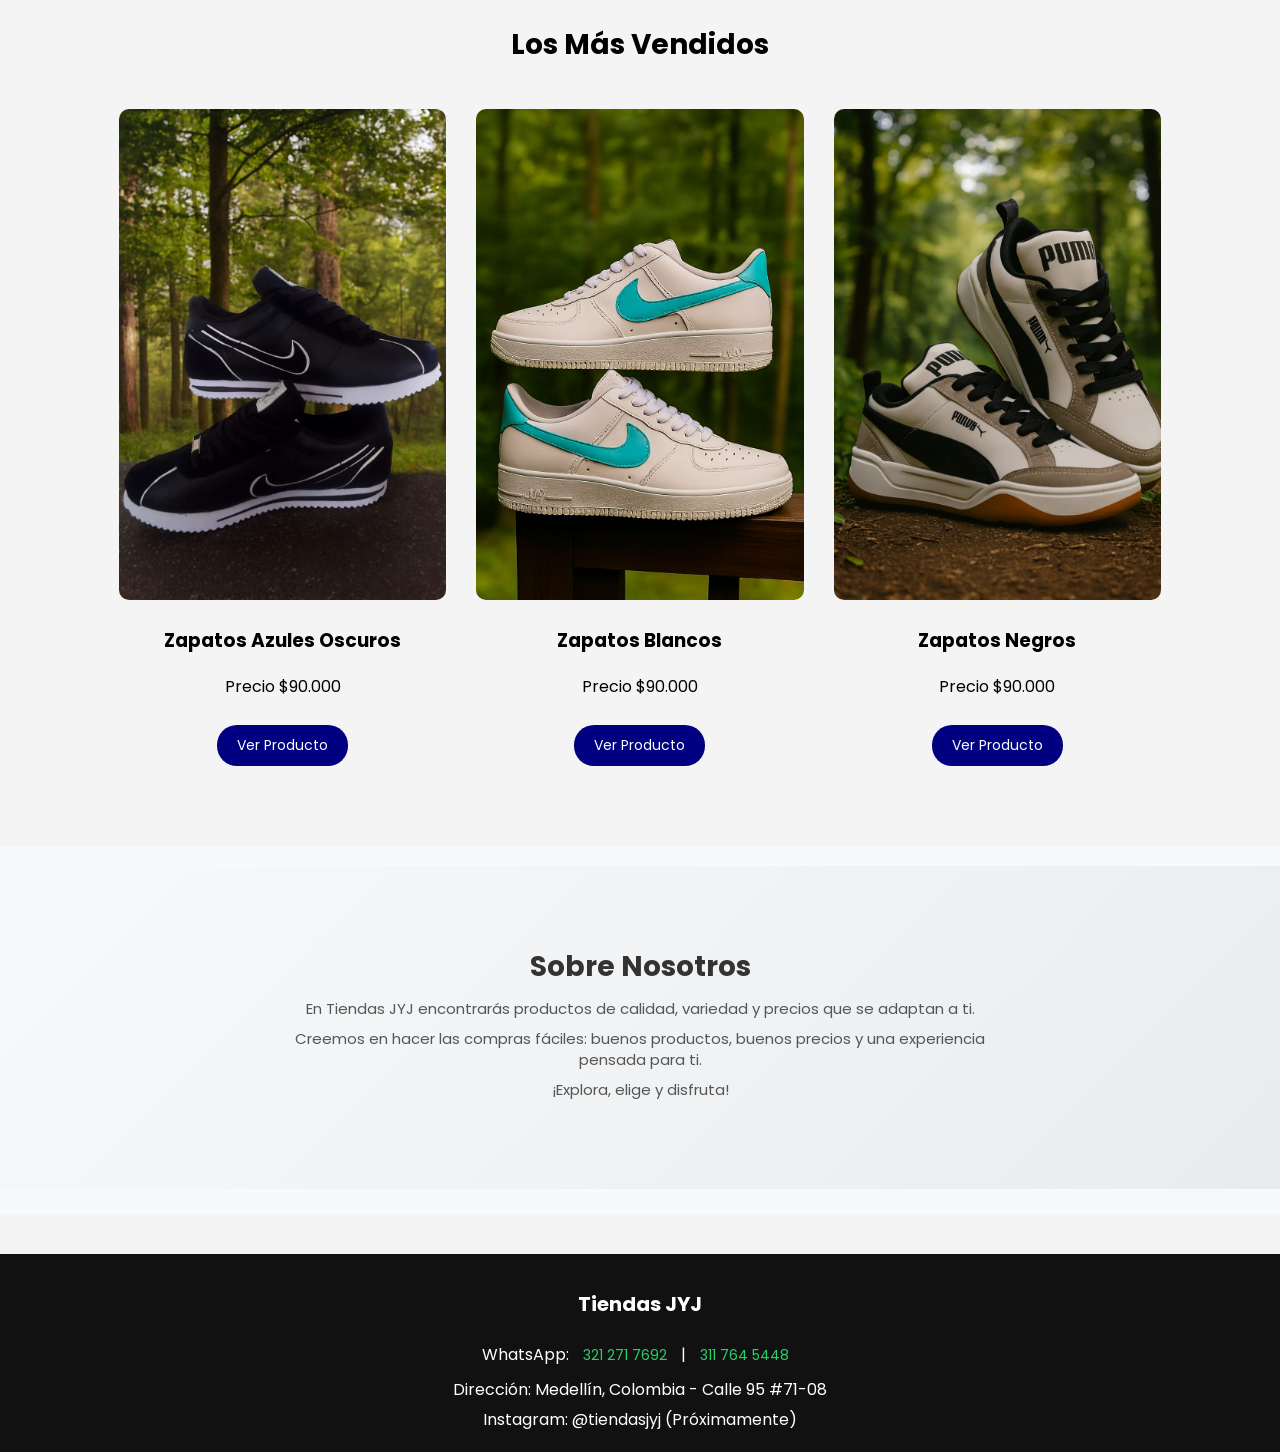
==== commit 5a9ed1cc: "Improve the index to make it more professional." ====
--- a/Html/index.html
+++ b/Html/index.html
@@ -14,34 +14,73 @@
 <body>
 
 <nav>
-<a href="index.html">Inicio</a>
-<a href="catalogo.html">Catálogo</a>
+    <div class="nav-container">
+        <div class="nav-links">
+            <a href="index.html">Inicio</a>
+            <a href="catalogo.html">Catálogo</a>
+        </div>
+    </div>
 </nav>
 
 <section class="inicio">
+    <div class="inicio-texto">
+        <h1>IMPULSA TU ESTILO</h1>
+        <p>Comodidad y actitud en cada paso. Calidad garantizada en Medellín.</p>
+        <a href="catalogo.html" class="boton-catalogo" id="catalogoBtn">Comprar ahora</a>
+    </div>
+    <div class="inicio-imagen">
+        <img src="imagenes/CatalogoZapatos.PNG" alt="Zapatos de última colección">
+    </div>
+</section>
 
-<div class="inicio-card">
+<div class="trust-bar">
+    <div class="trust-item">
+        <span>🚚</span>
+        <p>Envíos rápidos en Medellín</p>
+    </div>
+    <div class="trust-item">
+        <span>🛡️</span>
+        <p>Pago Seguro (Nequi/Efectivo)</p>
+    </div>
+    <div class="trust-item">
+        <span>⭐</span>
+        <p>Calidad Garantizada</p>
+    </div>
+</div>
 
-<h1>Tiendas JYJ</h1>
+<section class="colecciones-home">
+    <h2>Explora Tiendas JYJ</h2>
+    <div class="colecciones-grid">
+        <div class="col-card-nueva">
+            <div class="col-info">
+                <h3>Nueva Colección</h3>
+                <p>Lo último en tendencia</p>
+                <a href="catalogo.html" class="boton-simple">Ver Todo</a>
+            </div>
+        </div>
+        <div class="col-card-vendidos">
+            <div class="col-info">
+                <h3>Más Vendidos</h3>
+                <p>Favoritos de la comunidad</p>
+                <a href="catalogo.html" class="boton-simple">Ver Todo</a>
+            </div>
+        </div>
+    </div>
+</section>
 
-<p class="frase">
-Comodidad, estilo y buen precio en cada paso
-</p>
-
-<a href="catalogo.html" class="boton-catalogo" id="catalogoBtn">
-Ver catálogo
-</a>
-
-</div>
+<section class="destacados">
+    <h2>Los Más Vendidos</h2>
+    <div id="productos-destacados" class="productos-grid">
+        </div>
 </section>
 
 <section class="sobre-nosotros">
-<div class="contenido">
-<h2>Sobre Nosotros</h2>
-<p>Tiendas JYJ es una empresa nueva dedicada a ofrecer zapatos cómodos, estilosos y de calidad a precios accesibles. Nos enfocamos en la comodidad y el buen gusto para que cada paso sea un placer.</p>
-<p>Por ahora, nuestro catálogo se centra en una variedad de zapatos para todas las ocasiones. En el futuro, expandiremos a ropa y accesorios personalizados, siempre manteniendo nuestro compromiso con la calidad y el servicio al cliente.</p>
-<p>¡Visítanos y descubre por qué somos la opción ideal para tu estilo!</p>
-</div>
+    <div class="contenido">
+        <h2>Sobre Nosotros</h2>
+<p>En Tiendas JYJ encontrarás productos de calidad, variedad y precios que se adaptan a ti.</p>
+<p>Creemos en hacer las compras fáciles: buenos productos, buenos precios y una experiencia pensada para ti.</p>
+<p>¡Explora, elige y disfruta!</p>
+    </div>
 </section>
 
 <footer>
--- a/Html/css/base.css
+++ b/Html/css/base.css
@@ -6,6 +6,12 @@
 padding:0;
 background:#f4f4f4;
 text-align:center;
+}
+
+img {
+    max-width: 100%;
+    height: auto;
+    object-fit: cover;
 }
 
 /* ===== NAVEGACIÓN ===== */
@@ -96,54 +102,72 @@
 /* ===== PÁGINA INICIO ===== */
 
 .inicio{
-
-height:90vh;
+min-height: 100vh;
 display:flex;
-flex-direction:column;
-justify-content:center;
 align-items:center;
-text-align:center;
-
+justify-content:space-between;
+padding: 0 8%;
 background:
-linear-gradient(rgba(255,255,255,0.6), rgba(255,255,255,0.6)),
-url("../imagenes/fondozapatos.avif");
-
-background-size:cover;
-background-position:center;
-
-}
-
-.inicio h1{
-color:#222;
-font-size:60px;
-}
-
-
-.inicio-card{
-
-background:rgba(255,255,255,0.9);
-padding:40px;
+linear-gradient(rgba(0,0,0,0.7), rgba(0,0,0,0.7)),
+url("../imagenes/Fondonaturaleza.png");
+
+background-size: cover;
+background-position: center;
+background-repeat: no-repeat;
+color:white;
+overflow:hidden;
+}
+
+/* TEXTO */
+
+.inicio-texto{
+max-width:500px;
+z-index:2;
+}
+
+.inicio-texto h1{
+font-size:70px;
+font-weight:700;
+line-height:1.1;
+margin:0;
+}
+
+.inicio-texto p{
+font-size:20px;
+color:#ccc;
+margin:20px 0;
+}
+
+/* BOTON */
+
+.boton-catalogo{
+background:white;
+color:black;
+padding:15px 35px;
 border-radius:30px;
-max-width:500px;
-
-box-shadow:0 10px 25px rgba(0,0,0,0.2);
-
-animation:aparecer 1s ease-out;
-
-}
-
-.inicio-card h1{
-color:#333;
-font-size:50px;
-margin:0;
-}
-
-.frase{
-color:#444;
-font-size:24px;
-margin-top:15px;
-max-width:500px;
-}
+font-weight:bold;
+transition:0.3s;
+}
+
+.boton-catalogo:hover{
+background:#25D366;
+color:white;
+transform:scale(1.05);
+}
+
+/* IMAGEN */
+
+.inicio-imagen img{
+width:500px;
+transform:rotate(-10deg) scale(1.2);
+filter: drop-shadow(0 20px 40px rgba(0,0,0,0.6));
+transition:0.4s;
+}
+
+.inicio-imagen img:hover{
+transform:rotate(-5deg) scale(1.25);
+}
+
 
 /* ===== SOBRE NOSOTROS ===== */
 
@@ -296,6 +320,24 @@
 
 @media (max-width:768px){
 
+.inicio{
+flex-direction:column;
+text-align:center;
+padding:60px 20px;
+}
+
+.inicio-texto h1{
+font-size:45px;
+}
+
+.inicio-imagen img{
+width:300px;
+margin-top:30px;
+}
+
+}
+
+
 nav{
 padding:10px;
 flex-wrap:wrap;
@@ -318,7 +360,6 @@
 padding:15px;
 }
 
-}
 
 @media (max-width:480px){
 
@@ -383,4 +424,149 @@
 transform:translateY(-30px);
 opacity:0;
 }
+}
+
+@keyframes flotar {
+    0% {
+        transform: translateY(0px) scale(1.05);
+    }
+    50% {
+        transform: translateY(-10px) scale(1.05);
+    }
+    100% {
+        transform: translateY(0px) scale(1.05);
+    }
+}
+
+/* ===== TRUST BAR ===== */
+.trust-bar {
+    display: flex;
+    justify-content: space-around;
+    background: #fff;
+    padding: 20px 0;
+    border-bottom: 1px solid #eee;
+}
+
+.trust-item {
+    display: flex;
+    align-items: center;
+    gap: 10px;
+}
+
+.trust-item span { font-size: 24px; }
+.trust-item p { margin: 0; font-weight: 600; font-size: 14px; color: #333; }
+
+/* ===== CATEGORÍAS HOME ===== */
+.categorias-home { padding: 40px 8%; }
+.categorias-grid {
+    display: grid;
+    grid-template-columns: repeat(auto-fit, minmax(200px, 1fr));
+    gap: 20px;
+    margin-top: 20px;
+}
+
+.cat-card {
+    background: #111;
+    color: white;
+    padding: 40px 20px;
+    border-radius: 15px;
+    transition: 0.3s;
+}
+
+.cat-card:hover { transform: translateY(-5px); background: #000080; }
+.cat-card h3 { margin-bottom: 15px; }
+.cat-card a { background: white; color: black; border-radius: 5px; }
+
+/* ===== PRODUCTOS GRID (Para el home) ===== */
+.productos-grid {
+    display: grid;
+    grid-template-columns: repeat(auto-fit, minmax(250px, 1fr));
+    gap: 30px;
+    padding: 20px 8%;
+}
+
+/* Reutilizamos tu estilo de .producto para que sea consistente */
+
+/* ===== COLECCIONES GENERALES CORREGIDO ===== */
+.colecciones-home {
+    padding: 40px 8%;
+    background: #fff;
+}
+
+.colecciones-grid {
+    display: grid;
+    /* repeat(auto-fit...) hace que si la pantalla es grande se vean varios, 
+       pero no crezcan infinitamente */
+    grid-template-columns: repeat(auto-fit, minmax(300px, 1fr)); 
+    gap: 20px;
+    max-width: 1200px; /* Evita que se estiren demasiado en pantallas grandes */
+    margin: 0 auto;    /* Centra la grilla */
+}
+
+.col-card-nueva {
+    background:
+    linear-gradient(rgba(0,0,0,0.3), rgba(0,0,0,0.6)),
+    url("../imagenes/white-sneakers-on-a-pink-background-photo.jpg");
+
+    background-size: cover;
+    background-position: center;
+}
+
+.col-card-vendidos {
+    background:
+    linear-gradient(rgba(0,0,0,0.3), rgba(0,0,0,0.6)),
+    url("../imagenes/Zapatosmasvendidos.png");
+
+    background-size: cover;
+    background-position: center;
+}
+
+.col-card-nueva,
+.col-card-vendidos {
+    height: 250px;
+    border-radius: 15px;
+    display: flex;
+    flex-direction: column;
+    align-items: center;
+    justify-content: center;
+    color: white;
+    padding: 20px;
+    transition: 0.3s ease;
+    position: relative;
+    overflow: hidden;
+}
+
+.col-card-nueva:hover,
+.col-card-vendidos:hover {
+    transform: translateY(-5px) scale(1.02);
+}
+
+.col-info h3 {
+    font-size: 24px;
+    margin-bottom: 5px;
+    text-transform: uppercase;
+    color: white;
+    text-shadow: 0 4px 10px rgba(0,0,0,0.7);
+}
+
+.col-info p {
+    font-size: 14px;
+    color: #ADD8E6;
+    margin-bottom: 15px;
+    text-shadow: 0 2px 8px rgba(0,0,0,0.7);
+}
+
+.boton-simple {
+    background: white;
+    color: black;
+    padding: 8px 18px;
+    border-radius: 20px;
+    font-size: 14px;
+    transition: 0.3s;
+}
+
+.boton-simple:hover {
+    background: #000080;
+    color: white;
+    transform: scale(1.05);
 }
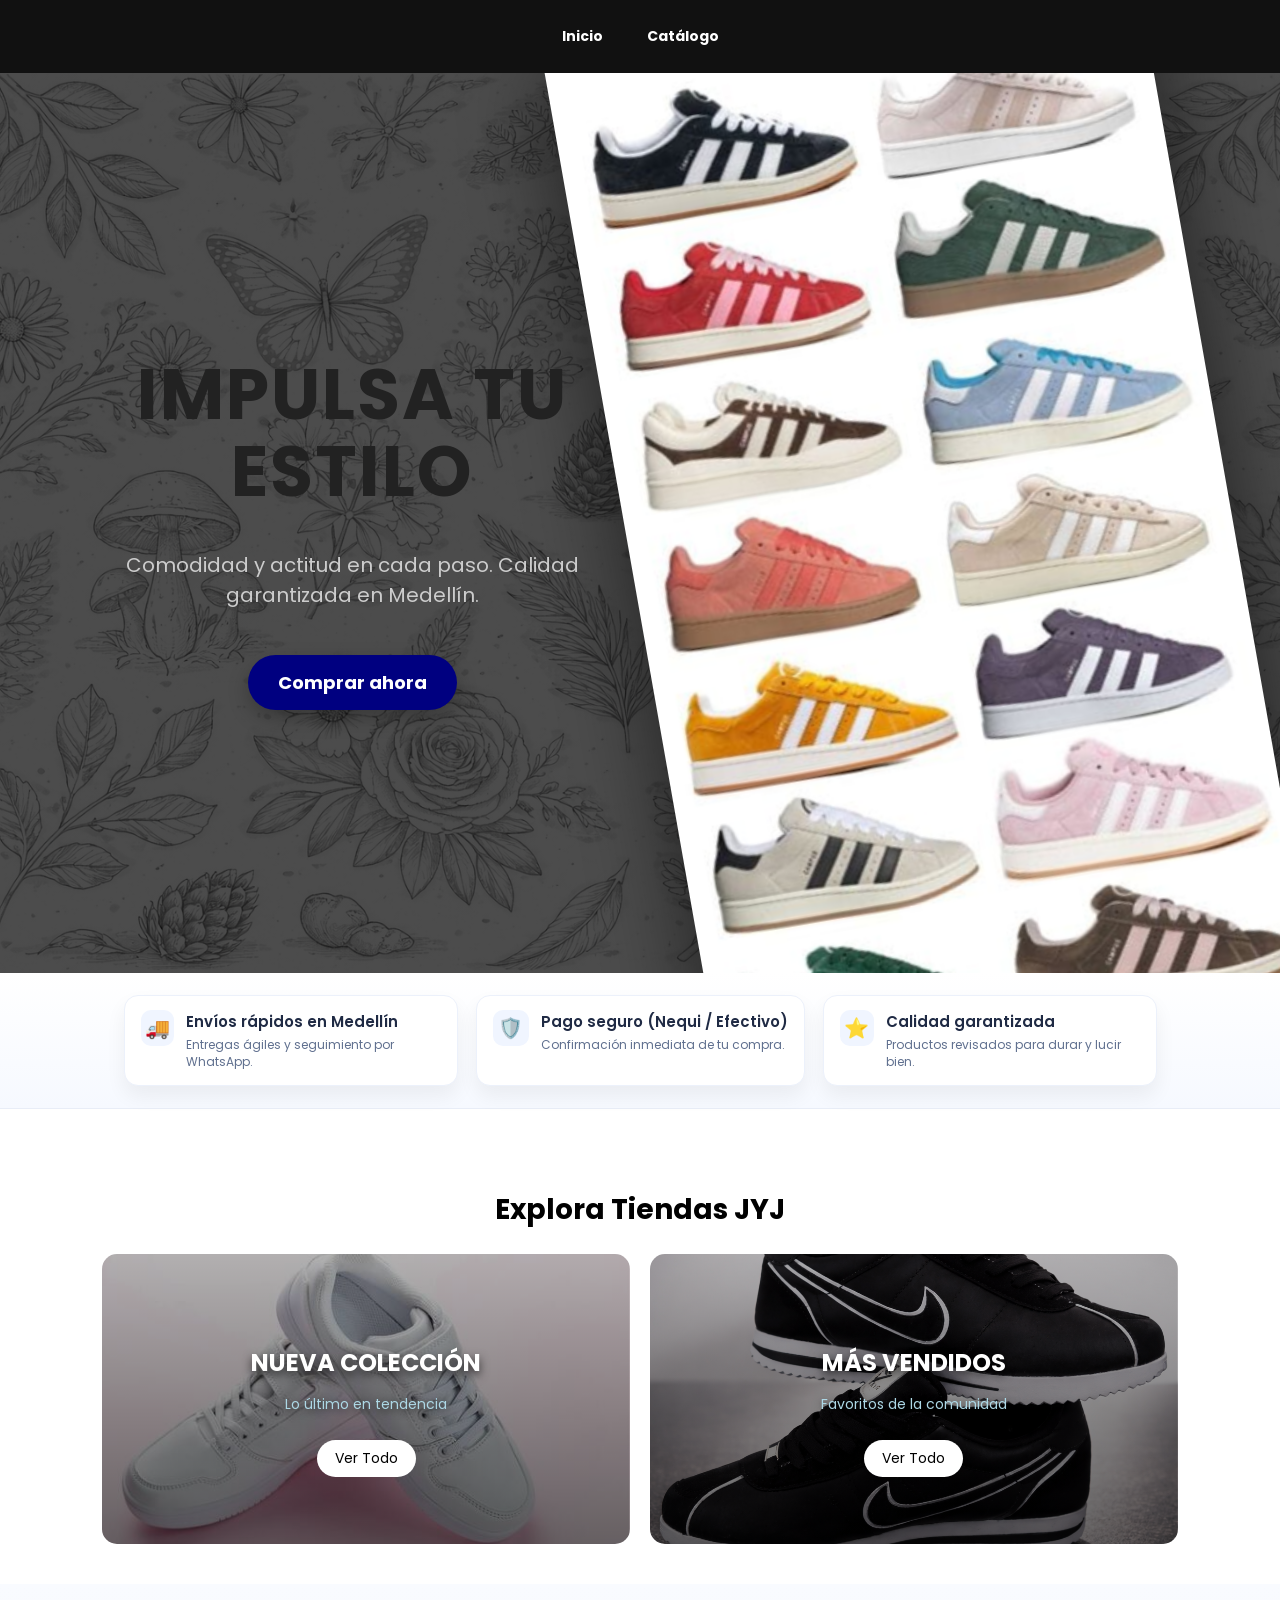
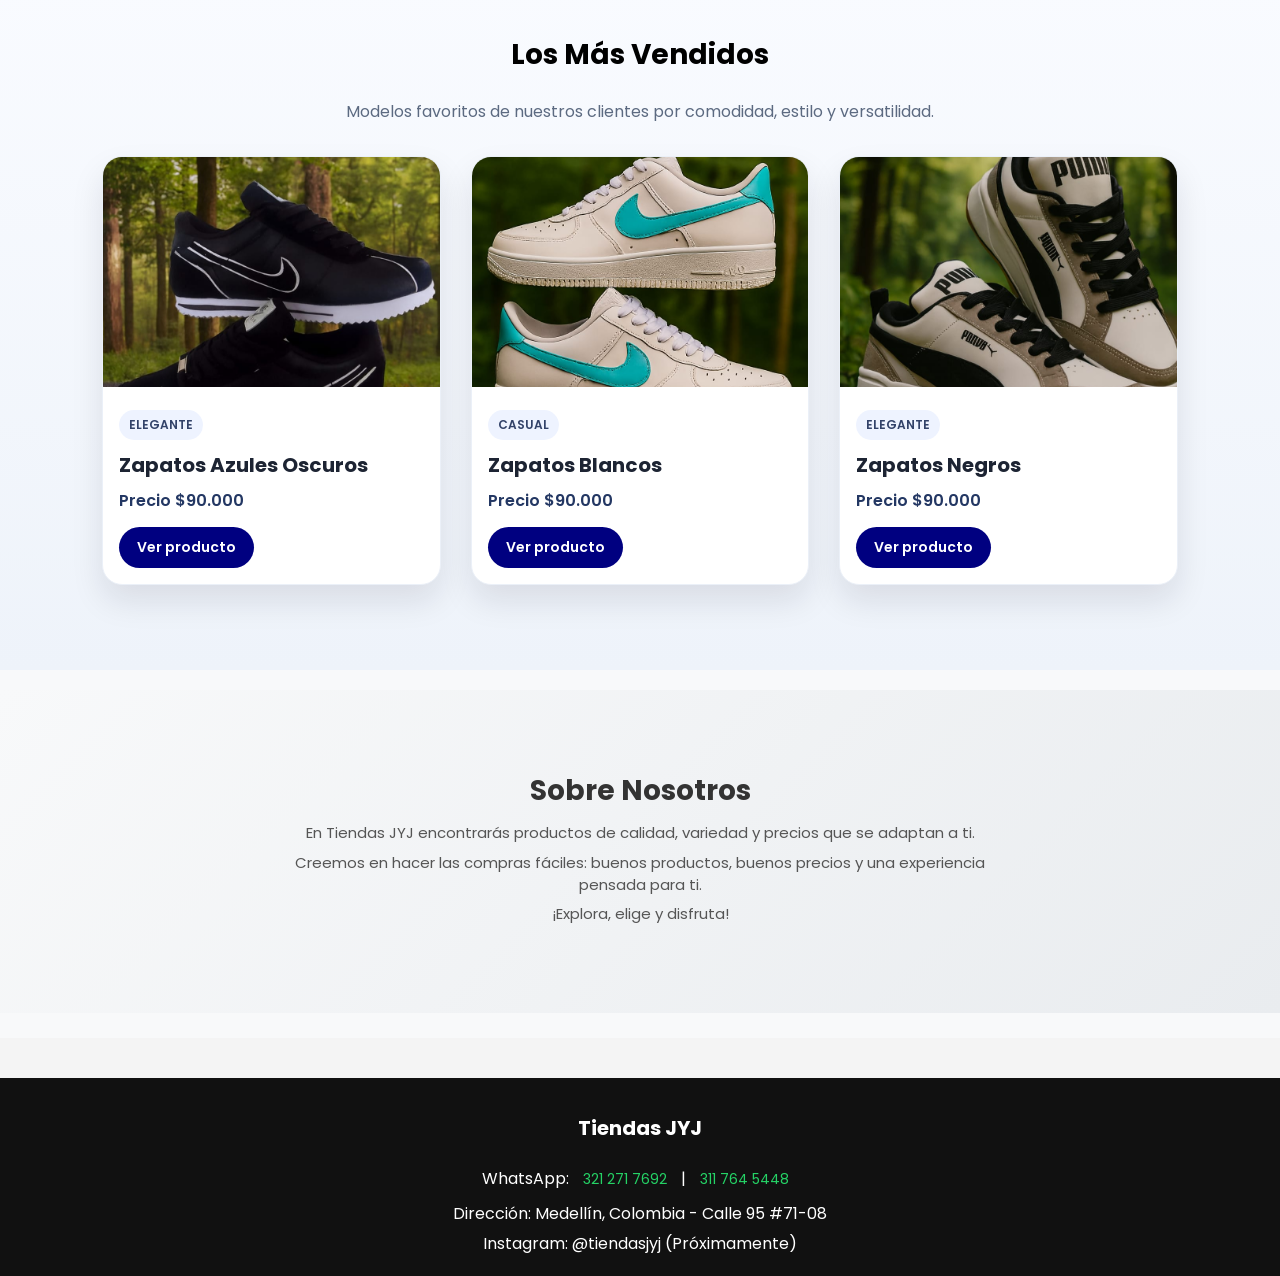
==== commit 98cea163: "Improve index with the basics of ecommerce" ====
--- a/Html/index.html
+++ b/Html/index.html
@@ -35,16 +35,25 @@
 
 <div class="trust-bar">
     <div class="trust-item">
-        <span>🚚</span>
-        <p>Envíos rápidos en Medellín</p>
+        <span class="trust-icon" aria-hidden="true">🚚</span>
+        <div class="trust-texto">
+            <p>Envíos rápidos en Medellín</p>
+            <small>Entregas ágiles y seguimiento por WhatsApp.</small>
+        </div>
     </div>
     <div class="trust-item">
-        <span>🛡️</span>
-        <p>Pago Seguro (Nequi/Efectivo)</p>
+    <span class="trust-icon" aria-hidden="true">🛡️</span>
+        <div class="trust-texto">
+            <p>Pago seguro (Nequi / Efectivo)</p>
+            <small>Confirmación inmediata de tu compra.</small>
+        </div>
     </div>
     <div class="trust-item">
-        <span>⭐</span>
-        <p>Calidad Garantizada</p>
+        <span class="trust-icon" aria-hidden="true">⭐</span>
+        <div class="trust-texto">
+            <p>Calidad garantizada</p>
+            <small>Productos revisados para durar y lucir bien.</small>
+        </div>
     </div>
 </div>
 
@@ -70,6 +79,7 @@
 
 <section class="destacados">
     <h2>Los Más Vendidos</h2>
+        <p class="destacados-subtitulo">Modelos favoritos de nuestros clientes por comodidad, estilo y versatilidad.</p>
     <div id="productos-destacados" class="productos-grid">
         </div>
 </section>
@@ -94,4 +104,5 @@
 
 </body>
 
+
 </html>
--- a/Html/css/base.css
+++ b/Html/css/base.css
@@ -441,20 +441,52 @@
 /* ===== TRUST BAR ===== */
 .trust-bar {
     display: flex;
-    justify-content: space-around;
+        justify-content: center;
+    gap: 18px;
+    background: linear-gradient(180deg, #ffffff 0%, #f6f9ff 100%);
+    padding: 22px 8%;
+    border-bottom: 1px solid #e8edf7;
+    flex-wrap: wrap;
+}
+
+.trust-item {
+    display: flex;    
+    align-items: flex-start;
+    gap: 12px;
     background: #fff;
-    padding: 20px 0;
-    border-bottom: 1px solid #eee;
-}
-
-.trust-item {
-    display: flex;
+    padding: 14px 16px;
+    border-radius: 14px;
+    border: 1px solid #ecf1fb;
+    box-shadow: 0 10px 20px rgba(0, 0, 0, 0.06);
+    max-width: 300px;
+    text-align: left;
+}
+
+.trust-icon {
+    width: 36px;
+    height: 36px;
+    display: inline-flex;
     align-items: center;
-    gap: 10px;
-}
-
-.trust-item span { font-size: 24px; }
-.trust-item p { margin: 0; font-weight: 600; font-size: 14px; color: #333; }
+    justify-content: center;
+    border-radius: 10px;
+    background: #f0f5ff;
+    font-size: 20px;
+}
+
+.trust-texto p {
+    margin: 0;
+    font-weight: 600;
+    font-size: 15px;
+    color: #1f2a44;
+}
+
+.trust-texto small {
+    display: block;
+    margin-top: 4px;
+    color: #60708f;
+    font-size: 12px;
+    line-height: 1.4;
+}
 
 /* ===== CATEGORÍAS HOME ===== */
 .categorias-home { padding: 40px 8%; }
@@ -485,7 +517,83 @@
     padding: 20px 8%;
 }
 
-/* Reutilizamos tu estilo de .producto para que sea consistente */
+.destacados {
+    padding: 50px 0 65px;
+    background: linear-gradient(180deg, #f9fbff 0%, #eef3fa 100%);
+}
+
+.destacados h2 {
+    margin-top: 0;
+}
+
+.destacados-subtitulo {
+    max-width: 620px;
+    margin: 10px auto 12px;
+    color: #5c6a81;
+}
+
+.producto-destacado {
+    background: #ffffff;
+    border-radius: 20px;
+    overflow: hidden;
+    box-shadow: 0 16px 32px rgba(17, 24, 39, 0.1);
+    transition: transform 0.3s ease, box-shadow 0.3s ease;
+    border: 1px solid #ebf0f8;
+}
+
+.producto-destacado:hover {
+    transform: translateY(-6px);
+    box-shadow: 0 22px 36px rgba(17, 24, 39, 0.15);
+}
+
+.producto-destacado img {
+    width: 100%;
+    height: 230px;
+    object-fit: cover;
+}
+
+.destacado-contenido {
+    text-align: left;
+    padding: 16px;
+}
+
+.destacado-tipo {
+    display: inline-block;
+    margin-bottom: 10px;
+    font-size: 12px;
+    font-weight: 600;
+    color: #324269;
+    background: #eef3ff;
+    padding: 6px 10px;
+    border-radius: 999px;
+}
+
+.producto-destacado h3 {
+    margin: 0 0 8px;
+    font-size: 20px;
+    color: #1d2433;
+}
+
+.producto-destacado p {
+    margin: 0;
+    color: #233763;
+    font-weight: 600;
+}
+
+.boton-ver-producto {
+    display: inline-block;
+    margin-top: 14px;
+    padding: 10px 18px;
+    border-radius: 999px;
+    background: #000080;
+    color: #fff;
+    font-weight: 600;
+    font-size: 14px;
+}
+
+.boton-ver-producto:hover {
+    background: #1d4ed8;
+}
 
 /* ===== COLECCIONES GENERALES CORREGIDO ===== */
 .colecciones-home {
@@ -569,4 +677,5 @@
     background: #000080;
     color: white;
     transform: scale(1.05);
+
 }
